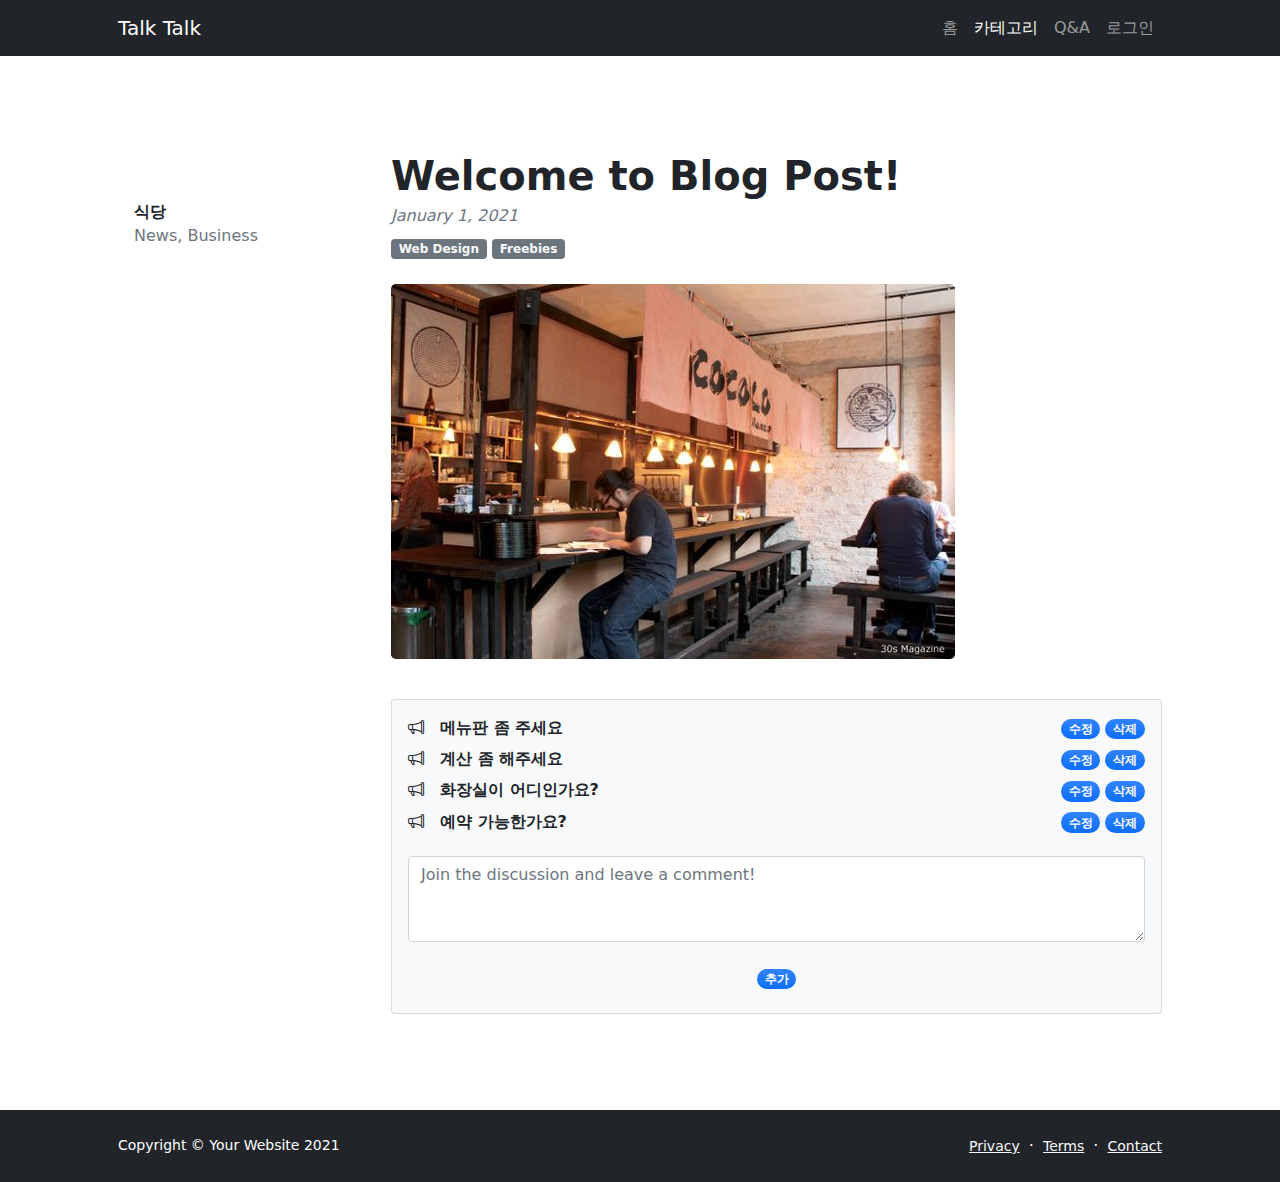
==== src/main/resources/static/blog-post.html @ 6314d230 "회원가입" ====
<!DOCTYPE html>
<html lang="en">
    <head>
        <meta charset="utf-8" />
        <meta name="viewport" content="width=device-width, initial-scale=1, shrink-to-fit=no" />
        <meta name="description" content="" />
        <meta name="author" content="" />
        <title>Modern Business - Start Bootstrap Template</title>
        <!-- Favicon-->
        <link rel="icon" type="image/x-icon" href="assets/favicon.ico" />
        <!-- Bootstrap icons-->
        <link href="https://cdn.jsdelivr.net/npm/bootstrap-icons@1.5.0/font/bootstrap-icons.css" rel="stylesheet" />
        <!-- Core theme CSS (includes Bootstrap)-->
        <link href="css/styles.css" rel="stylesheet" />
    </head>
    <body class="d-flex flex-column">
        <main class="flex-shrink-0">
            <!-- Navigation-->
            <nav class="navbar navbar-expand-lg navbar-dark bg-dark">
                <div class="container px-5">
                    <a class="navbar-brand" href="index.html">Talk Talk</a>
                    <button class="navbar-toggler" type="button" data-bs-toggle="collapse" data-bs-target="#navbarSupportedContent" aria-controls="navbarSupportedContent" aria-expanded="false" aria-label="Toggle navigation"><span class="navbar-toggler-icon"></span></button>
                <div class="collapse navbar-collapse" id="navbarSupportedContent">
                    <ul class="navbar-nav ms-auto mb-2 mb-lg-0">
                        <li class="nav-item"><a class="nav-link" aria-current="page" href="./index.html">홈</a></li>
                        <li class="nav-item"><a class="nav-link active" href="./portfolio-overview.html">카테고리</a></li>
                        <li class="nav-item"><a class="nav-link" href="./faq.html">Q&A</a></li>
                        <li class="nav-item"><a class="nav-link" href="./login.html">로그인</a></li>
                    </ul>
                </div>
                </div>
            </nav>
            <!-- Page Content-->
            <section class="py-5">
                <div class="container px-5 my-5">
                    <div class="row gx-5">
                        <div class="col-lg-3">
                            <div class="d-flex align-items-center mt-lg-5 mb-4">
                                <div class="ms-3">
                                    <div class="fw-bold">식당</div>
                                    <div class="text-muted">News, Business</div>
                                </div>
                            </div>
                        </div>
                        <div class="col-lg-9">
                            <!-- Post content-->
                            <article>
                                <!-- Post header-->
                                <header class="mb-4">
                                    <!-- Post title-->
                                    <h1 class="fw-bolder mb-1">Welcome to Blog Post!</h1>
                                    <!-- Post meta content-->
                                    <div class="text-muted fst-italic mb-2">January 1, 2021</div>
                                    <!-- Post categories-->
                                    <a class="badge bg-secondary text-decoration-none link-light" href="#!">Web Design</a>
                                    <a class="badge bg-secondary text-decoration-none link-light" href="#!">Freebies</a>
                                </header>
                                <!-- Preview image figure-->
                                <figure class="mb-4"><img class="img-fluid rounded-3 mb-3" src="./images/식당.jpg" alt="..." /></figure>
                                <!-- Post content-->
                            </article>
                            <!-- Comments section-->
                            <section>
                                <div class="card bg-light">
                                    <div class="card-body">
                                        <!-- Single comment-->
                                        <div class="d-flex">
                                            <div class="flex-shrink-0"><i class="bi bi-megaphone"></i></div>
                                            <div class="ms-3">
                                                <div class="fw-bold">메뉴판 좀 주세요
                                                </div>
                                            </div>
                                                <div style="margin-left: auto; text-align: center;">
                                                <div class="badge bg-primary bg-gradient rounded-pill mb-2">수정</div>
                                                <div class="badge bg-primary bg-gradient rounded-pill mb-2">삭제</div>
                                                </div>                                            
                                        </div>
                                        <div class="d-flex">
                                            <div class="flex-shrink-0"><i class="bi bi-megaphone"></i></div>
                                            <div class="ms-3">
                                                <div class="fw-bold">계산 좀 해주세요
                                                </div>
                                            </div>
                                                <div style="margin-left: auto; text-align: center;">
                                                <div class="badge bg-primary bg-gradient rounded-pill mb-2">수정</div>
                                                <div class="badge bg-primary bg-gradient rounded-pill mb-2">삭제</div>
                                                </div>                                            
                                        </div>
                                        <div class="d-flex">
                                            <div class="flex-shrink-0"><i class="bi bi-megaphone"></i></div>
                                            <div class="ms-3">
                                                <div class="fw-bold">화장실이 어디인가요?
                                                </div>
                                            </div>
                                                <div style="margin-left: auto; text-align: center;">
                                                <div class="badge bg-primary bg-gradient rounded-pill mb-2">수정</div>
                                                <div class="badge bg-primary bg-gradient rounded-pill mb-2">삭제</div>
                                                </div>                                            
                                        </div>                                       
                                        <div class="d-flex">
                                            <div class="flex-shrink-0"><i class="bi bi-megaphone"></i></div>
                                            <div class="ms-3">
                                                <div class="fw-bold">예약 가능한가요?
                                                </div>
                                            </div>
                                                <div style="margin-left: auto; text-align: center;">
                                                <div class="badge bg-primary bg-gradient rounded-pill mb-2">수정</div>
                                                <div class="badge bg-primary bg-gradient rounded-pill mb-2">삭제</div>
                                                </div>                                            
                                        </div>
										<!-- Comment form-->
                                        <form class="mb-4"><textarea class="form-control" rows="3" placeholder="Join the discussion and leave a comment!" style="margin-top:15px"></textarea></form>
												<div style="margin-left: auto; text-align: center;">
                                                <div class="badge bg-primary bg-gradient rounded-pill mb-2">추가</div>
                                                </div>  
                                    </div>
                                </div>
                            </section>
                        </div>
                    </div>
                </div>
            </section>
        </main>
        <!-- Footer-->
        <footer class="bg-dark py-4 mt-auto">
            <div class="container px-5">
                <div class="row align-items-center justify-content-between flex-column flex-sm-row">
                    <div class="col-auto"><div class="small m-0 text-white">Copyright &copy; Your Website 2021</div></div>
                    <div class="col-auto">
                        <a class="link-light small" href="#!">Privacy</a>
                        <span class="text-white mx-1">&middot;</span>
                        <a class="link-light small" href="#!">Terms</a>
                        <span class="text-white mx-1">&middot;</span>
                        <a class="link-light small" href="#!">Contact</a>
                    </div>
                </div>
            </div>
        </footer>
        <!-- Bootstrap core JS-->
        <script src="https://cdn.jsdelivr.net/npm/bootstrap@5.1.3/dist/js/bootstrap.bundle.min.js"></script>
        <!-- Core theme JS-->
        <script src="js/scripts.js"></script>
    </body>
</html>
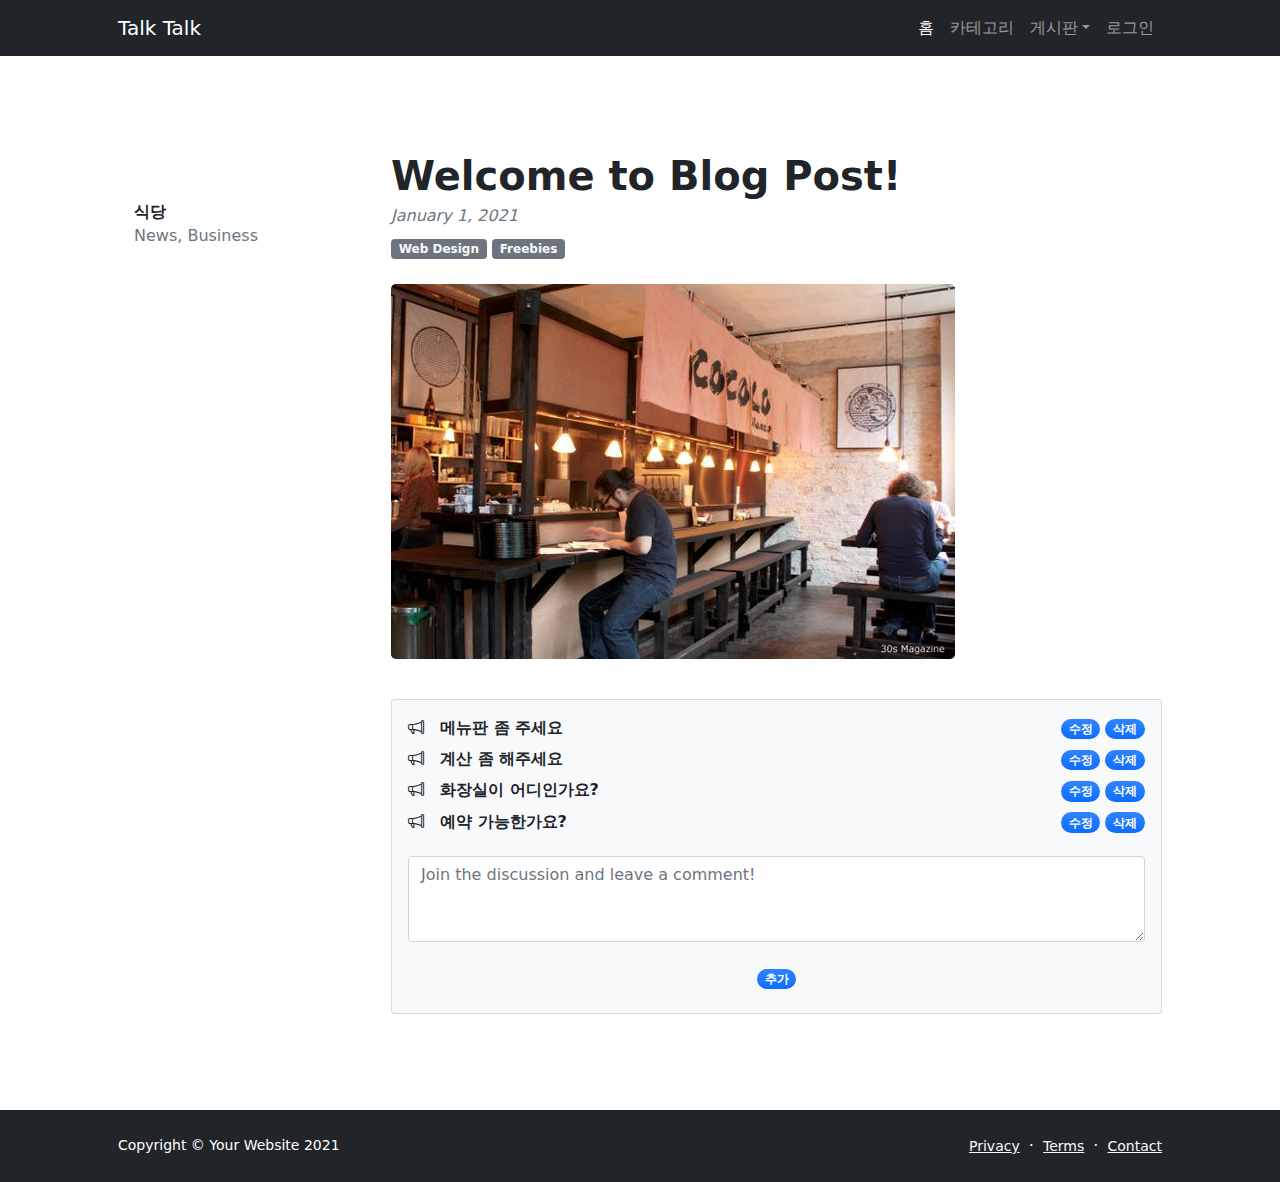
==== commit 96bc85e0: "테스트" ====
--- a/src/main/resources/static/blog-post.html
+++ b/src/main/resources/static/blog-post.html
@@ -17,18 +17,25 @@
         <main class="flex-shrink-0">
             <!-- Navigation-->
             <nav class="navbar navbar-expand-lg navbar-dark bg-dark">
-                <div class="container px-5">
-                    <a class="navbar-brand" href="index.html">Talk Talk</a>
-                    <button class="navbar-toggler" type="button" data-bs-toggle="collapse" data-bs-target="#navbarSupportedContent" aria-controls="navbarSupportedContent" aria-expanded="false" aria-label="Toggle navigation"><span class="navbar-toggler-icon"></span></button>
+            <div class="container px-5">
+                <a class="navbar-brand" href="/">Talk Talk</a>
+                <button class="navbar-toggler" type="button" data-bs-toggle="collapse" data-bs-target="#navbarSupportedContent" aria-controls="navbarSupportedContent" aria-expanded="false" aria-label="Toggle navigation"><span class="navbar-toggler-icon"></span></button>
                 <div class="collapse navbar-collapse" id="navbarSupportedContent">
                     <ul class="navbar-nav ms-auto mb-2 mb-lg-0">
-                        <li class="nav-item"><a class="nav-link" aria-current="page" href="./index.html">홈</a></li>
-                        <li class="nav-item"><a class="nav-link active" href="./portfolio-overview.html">카테고리</a></li>
-                        <li class="nav-item"><a class="nav-link" href="./faq.html">Q&A</a></li>
+                        <li class="nav-item"><a class="nav-link active" aria-current="page" href="/">홈</a></li>
+                        <li class="nav-item"><a class="nav-link" href="./portfolio-overview.html">카테고리</a></li>
+                        <li class="nav-item dropdown">
+                                <a class="nav-link dropdown-toggle" id="navbarDropdownBlog" href="#" role="button" data-bs-toggle="dropdown" aria-expanded="false">게시판</a>
+                                <ul class="dropdown-menu dropdown-menu-end" aria-labelledby="navbarDropdownBlog">
+                                    <li><a class="dropdown-item" href="javascript:notice();">공지사항</a></li>
+                                    <li><a class="dropdown-item" href="./proposal.html">건의사항</a></li>
+                                </ul>
+                            </li>
                         <li class="nav-item"><a class="nav-link" href="./login.html">로그인</a></li>
                     </ul>
                 </div>
-                </div>
+            </div>
+
             </nav>
             <!-- Page Content-->
             <section class="py-5">
